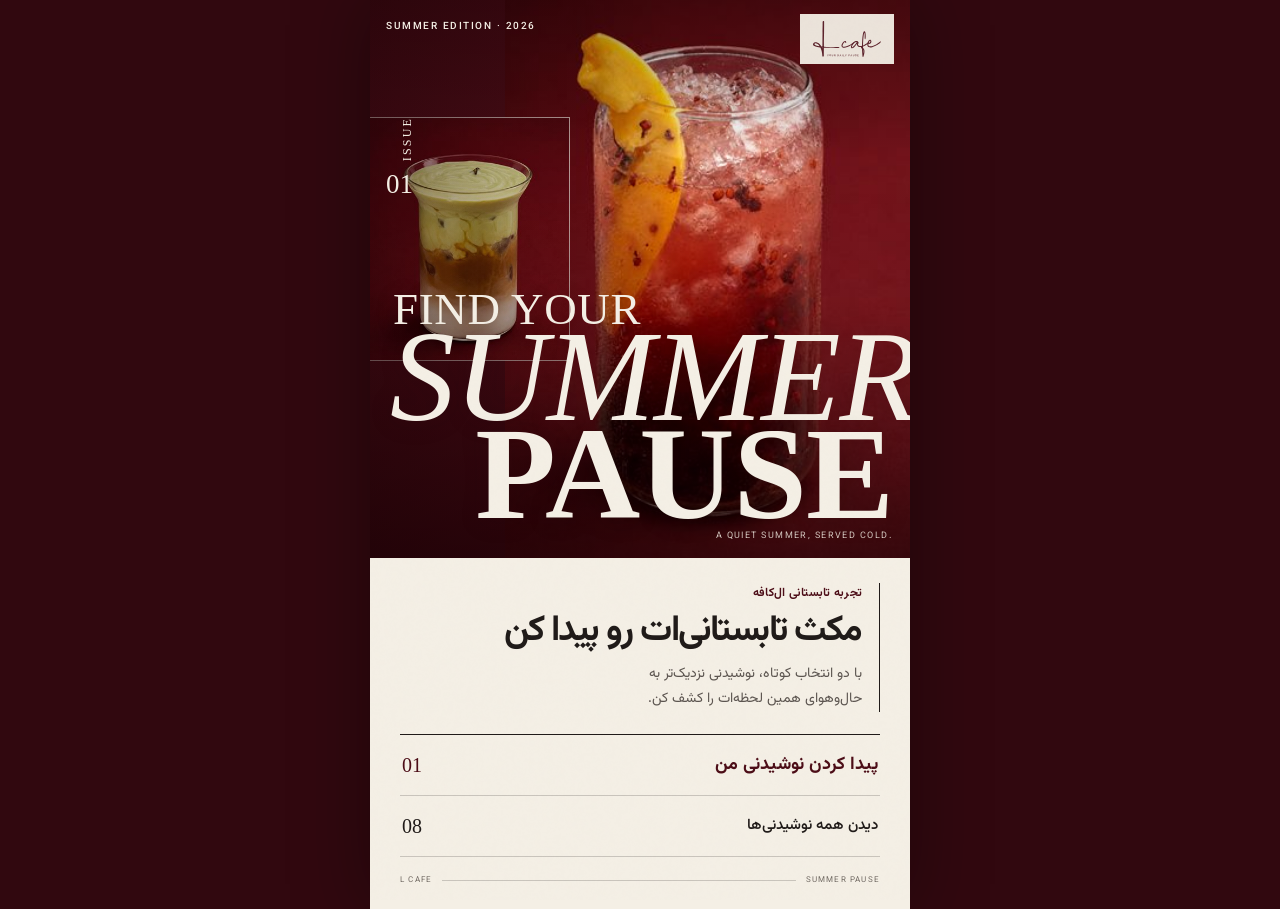
==== 01-editorial-summer-luxury/index.html @ 338fd0d0 "Add files via upload" ====
<!doctype html>
<html lang="fa" dir="rtl">
<head>
  <meta charset="utf-8">
  <meta name="viewport" content="width=device-width, initial-scale=1, viewport-fit=cover">
  <meta name="theme-color" content="#4c0d17">
  <meta name="description" content="FIND YOUR SUMMER PAUSE — تجربه تابستانی L Cafe">
  <title>Find Your Summer Pause — L Cafe</title>

  <link rel="preload" href="assets/fonts/vazirmatn-arabic-variable.woff2" as="font" type="font/woff2" crossorigin>
  <link rel="preload" href="assets/fonts/cormorant-garamond-variable.woff2" as="font" type="font/woff2" crossorigin>
  <link rel="preload" href="assets/images/products/rf-02.jpg" as="image" fetchpriority="high">
  <link rel="stylesheet" href="assets/css/styles.css">
  <script src="assets/js/data.js" defer></script>
  <script src="assets/js/app.js" defer></script>
</head>
<body data-current-view="home">
  <a class="skip-link" href="#mainContent">رفتن به محتوای اصلی</a>

  <header class="site-header" id="siteHeader" aria-label="ناوبری اصلی" hidden>
    <button class="header-control header-back" id="headerBack" type="button" aria-label="بازگشت">
      <span aria-hidden="true"></span>
    </button>
    <button class="header-brand" id="brandHome" type="button" aria-label="بازگشت به صفحه اصلی">
      <img src="assets/images/lcafe-logo.svg" alt="L Cafe" width="160" height="76">
    </button>
    <button class="header-control header-menu" id="headerMenu" type="button" aria-label="مشاهده همه نوشیدنی‌ها">
      <span>MENU</span>
      <i aria-hidden="true"></i>
    </button>
  </header>

  <main id="mainContent">
    <section class="view home-view is-active" data-view="home" id="homeView" aria-labelledby="homeTitle">
      <div class="cover-shell">
        <div class="cover-media">
          <figure class="cover-image cover-image-main">
            <img src="assets/images/products/rf-02.jpg" alt="رفرشر انبه و شاهتوت از منوی تابستانی L Cafe" width="512" height="512" fetchpriority="high">
          </figure>
          <figure class="cover-image cover-image-inset">
            <img src="assets/images/products/cl-01.jpg" alt="کلودی پسته از منوی تابستانی L Cafe" width="512" height="512" fetchpriority="high">
          </figure>

          <div class="cover-masthead">
            <img src="assets/images/lcafe-logo.svg" alt="L Cafe — Your Daily Pause" width="190" height="90">
            <p dir="ltr">SUMMER EDITION · 2026</p>
          </div>

          <div class="cover-issue" aria-hidden="true">
            <span>ISSUE</span>
            <b>01</b>
          </div>

          <h1 class="cover-title" id="homeTitle" dir="ltr">
            <span>FIND YOUR</span>
            <em>SUMMER</em>
            <strong>PAUSE</strong>
          </h1>

          <p class="cover-caption" dir="ltr">A QUIET SUMMER, SERVED COLD.</p>
        </div>

        <div class="cover-actions">
          <div class="cover-intro">
            <span class="editorial-rule" aria-hidden="true"></span>
            <div>
              <p class="cover-eyebrow">تجربه تابستانی ال‌کافه</p>
              <h2>مکث تابستانی‌ات رو پیدا کن</h2>
              <p>با دو انتخاب کوتاه، نوشیدنی نزدیک‌تر به حال‌وهوای همین لحظه‌ات را کشف کن.</p>
            </div>
          </div>

          <div class="home-actions" aria-label="مسیرهای اصلی">
            <button class="action-primary" id="startQuiz" type="button">
              <span>پیدا کردن نوشیدنی من</span>
              <b aria-hidden="true">01</b>
            </button>
            <button class="action-secondary" id="openMenu" type="button">
              <span>دیدن همه نوشیدنی‌ها</span>
              <b aria-hidden="true">08</b>
            </button>
          </div>

          <div class="cover-folio" dir="ltr" aria-hidden="true">
            <span>L CAFE</span>
            <i></i>
            <span>SUMMER PAUSE</span>
          </div>
        </div>
      </div>
    </section>

    <section class="view quiz-view" data-view="quiz" id="quizView" aria-labelledby="questionTitle" hidden>
      <div class="quiz-sheet" id="quizSheet">
        <div class="quiz-folio" aria-hidden="true">
          <span dir="ltr">FIND YOUR SUMMER PAUSE</span>
          <span id="stepCount" dir="ltr">01 / 02</span>
        </div>

        <div class="quiz-progress" role="progressbar" aria-label="پیشرفت کوییز" aria-valuemin="1" aria-valuemax="2" aria-valuenow="1">
          <span id="progressMarker"></span>
        </div>

        <div class="quiz-heading">
          <p id="stepLabel">مرحله اول</p>
          <span class="quiz-ghost" id="stepGhost" aria-hidden="true">01</span>
          <h1 id="questionTitle" tabindex="-1"></h1>
        </div>

        <div class="answer-list" id="answerList" role="group" aria-labelledby="questionTitle"></div>

        <button class="quiz-local-back" id="quizBack" type="button" hidden>
          <span aria-hidden="true">→</span>
          بازگشت به سؤال قبل
        </button>
      </div>
    </section>

    <section class="view pause-view" data-view="pause" id="pauseView" aria-labelledby="pauseTitle" hidden>
      <div class="pause-stage">
        <p class="pause-index" dir="ltr">L CAFE · SUMMER 2026</p>
        <div class="pause-words" aria-hidden="true" dir="ltr">
          <span>A MOMENT</span>
          <em>FOR YOUR</em>
          <strong>SUMMER PAUSE</strong>
        </div>
        <div class="pause-line" aria-hidden="true"><i></i></div>
        <h1 id="pauseTitle" tabindex="-1">یک مکث کوتاه برای نتیجه تو</h1>
      </div>
    </section>

    <section class="view result-view" data-view="result" id="resultView" aria-labelledby="resultName" hidden>
      <article class="result-story" id="resultStory">
        <section class="result-hero" id="resultHero">
          <div class="result-hero-meta" aria-hidden="true">
            <span id="resultLineIndex">01</span>
            <p id="resultLineEn" dir="ltr">ICED TEA</p>
          </div>
          <p class="result-discovery">YOUR SUMMER PAUSE</p>
          <div class="result-image-frame">
            <img id="resultImage" src="" alt="" width="512" height="512">
          </div>
          <p class="result-code" id="resultCode" dir="ltr"></p>
        </section>

        <section class="result-copy">
          <div class="result-heading-row">
            <div>
              <p class="result-kicker">این مکث برای توست</p>
              <h1 id="resultName" tabindex="-1"></h1>
              <p class="result-en" id="resultEn" dir="ltr"></p>
            </div>
            <p class="result-price" id="resultPrice"></p>
          </div>

          <p class="result-mood" id="resultMood" dir="ltr"></p>
          <div class="result-divider" aria-hidden="true"><span></span></div>
          <p class="result-description" id="resultDescription"></p>
          <div class="result-tags" id="resultTags" aria-label="ویژگی‌های نوشیدنی"></div>
        </section>

        <section class="alternate-story" aria-labelledby="alternateHeading">
          <div class="alternate-image-wrap">
            <img id="alternateImage" src="" alt="" width="512" height="512" loading="lazy">
            <span id="alternateCode" dir="ltr"></span>
          </div>
          <div class="alternate-copy">
            <p class="alternate-label">یک مکث دیگر</p>
            <p class="alternate-line" id="alternateLine" dir="ltr"></p>
            <h2 id="alternateHeading"><span id="alternateName"></span></h2>
            <p class="alternate-en" id="alternateEn" dir="ltr"></p>
            <p class="alternate-description" id="alternateDescription"></p>
            <p class="alternate-price" id="alternatePrice"></p>
          </div>
        </section>

        <nav class="result-actions" aria-label="اقدام‌های نتیجه">
          <button class="result-action result-action-main" id="resultMenu" type="button">
            <span>مشاهده همه نوشیدنی‌ها</span>
            <b aria-hidden="true">↙</b>
          </button>
          <button class="result-action" id="restartQuiz" type="button">شروع دوباره کوییز</button>
          <button class="result-action result-action-quiet" id="backHome" type="button">بازگشت به صفحه اصلی</button>
        </nav>
      </article>
    </section>

    <section class="view menu-view" data-view="menu" id="menuView" aria-labelledby="menuTitle" hidden>
      <div class="menu-cover">
        <p class="menu-issue" dir="ltr">SUMMER EDITION · FULL INDEX</p>
        <h1 id="menuTitle" tabindex="-1">
          <span>منوی</span>
          <strong>تابستانی</strong>
        </h1>
        <p>هشت مکث خنک در چهار حال‌وهوای متفاوت.</p>
        <div class="menu-cover-count" aria-hidden="true">
          <span>04</span>
          <i></i>
          <span>08</span>
        </div>
      </div>

      <nav class="line-navigation" id="lineNav" aria-label="دسترسی سریع به لاین‌ها"></nav>
      <div class="menu-sections" id="menuSections"></div>

      <footer class="menu-footer">
        <p dir="ltr">FIND YOUR SUMMER PAUSE</p>
        <button id="menuHome" type="button">بازگشت به جلد</button>
      </footer>
    </section>
  </main>

  <p class="sr-only" id="announcer" aria-live="polite" aria-atomic="true"></p>
  <noscript>برای استفاده از کوییز تابستانی، JavaScript مرورگر را فعال کنید.</noscript>
</body>
</html>
---- 01-editorial-summer-luxury/assets/css/styles.css ----
@font-face {
  font-family: "Vazirmatn Local";
  src: url("../fonts/vazirmatn-arabic-variable.woff2") format("woff2-variations");
  font-style: normal;
  font-weight: 100 900;
  font-display: swap;
  unicode-range: U+0600-06FF,U+0750-077F,U+0870-088E,U+0890-0891,U+0897-08E1,U+08E3-08FF,U+200C-200E,U+2010-2011,U+204F,U+2E41,U+FB50-FDFF,U+FE70-FE74,U+FE76-FEFC;
}
@font-face {
  font-family: "Vazirmatn Local";
  src: url("../fonts/vazirmatn-latin-variable.woff2") format("woff2-variations");
  font-style: normal;
  font-weight: 100 900;
  font-display: swap;
  unicode-range: U+0000-00FF,U+0131,U+0152-0153,U+02BB-02BC,U+02C6,U+02DA,U+02DC,U+0304,U+0308,U+0329,U+2000-206F,U+20AC,U+2122,U+2191,U+2193,U+2212,U+2215,U+FEFF,U+FFFD;
}
@font-face {
  font-family: "Estedad Display";
  src: url("../fonts/estedad-arabic-700.woff2") format("woff2");
  font-style: normal;
  font-weight: 700;
  font-display: swap;
}
@font-face {
  font-family: "Estedad Display";
  src: url("../fonts/estedad-arabic-900.woff2") format("woff2");
  font-style: normal;
  font-weight: 900;
  font-display: swap;
}
@font-face {
  font-family: "Cormorant Editorial";
  src: url("../fonts/cormorant-garamond-variable.woff2") format("woff2-variations");
  font-style: normal;
  font-weight: 300 700;
  font-display: swap;
}
@font-face {
  font-family: "Cormorant Editorial";
  src: url("../fonts/cormorant-garamond-italic-variable.woff2") format("woff2-variations");
  font-style: italic;
  font-weight: 300 700;
  font-display: swap;
}

:root {
  --wine: #4c0d17;
  --wine-deep: #31080f;
  --wine-soft: #6a1724;
  --ivory: #f4efe5;
  --paper: #fbf8f1;
  --ink: #201b19;
  --muted: #726b64;
  --green: #737a70;
  --hairline: rgba(32, 27, 25, 0.2);
  --page-inline: clamp(20px, 6vw, 30px);
  --header-h: 68px;
  --ease: cubic-bezier(.22,.78,.24,1);
  --shadow-soft: 0 18px 50px rgba(31, 9, 12, .14);
}

* {
  box-sizing: border-box;
}

html {
  min-width: 320px;
  background: var(--wine-deep);
  color-scheme: light;
  scroll-behavior: smooth;
  -webkit-text-size-adjust: 100%;
  text-size-adjust: 100%;
}

body {
  margin: 0 auto;
  min-width: 320px;
  max-width: 540px;
  min-height: 100dvh;
  overflow-x: hidden;
  background: var(--paper);
  color: var(--ink);
  font-family: "Vazirmatn Local", Tahoma, Arial, sans-serif;
  font-size: 16px;
  line-height: 1.75;
  text-rendering: optimizeLegibility;
  -webkit-font-smoothing: antialiased;
}

body::before {
  content: "";
  position: fixed;
  inset: 0;
  z-index: 999;
  pointer-events: none;
  opacity: .028;
  background-image: url("data:image/svg+xml,%3Csvg viewBox='0 0 180 180' xmlns='http://www.w3.org/2000/svg'%3E%3Cfilter id='n'%3E%3CfeTurbulence type='fractalNoise' baseFrequency='.8' numOctaves='3' stitchTiles='stitch'/%3E%3C/filter%3E%3Crect width='100%25' height='100%25' filter='url(%23n)' opacity='.55'/%3E%3C/svg%3E");
  mix-blend-mode: multiply;
}

button,
input,
select,
textarea {
  font: inherit;
}

button {
  color: inherit;
  border: 0;
  background: none;
  cursor: pointer;
  -webkit-tap-highlight-color: transparent;
  touch-action: manipulation;
}

button:focus-visible,
a:focus-visible,
[tabindex="-1"]:focus-visible {
  outline: 2px solid currentColor;
  outline-offset: 4px;
}

img {
  display: block;
  max-width: 100%;
}

h1,
h2,
h3,
p,
figure {
  margin: 0;
}

[hidden] {
  display: none !important;
}

.skip-link {
  position: fixed;
  top: 8px;
  right: 8px;
  z-index: 1200;
  padding: 10px 14px;
  transform: translateY(-140%);
  background: var(--paper);
  color: var(--ink);
  text-decoration: none;
}

.skip-link:focus {
  transform: translateY(0);
}

.sr-only {
  position: absolute !important;
  width: 1px !important;
  height: 1px !important;
  padding: 0 !important;
  margin: -1px !important;
  overflow: hidden !important;
  clip: rect(0, 0, 0, 0) !important;
  white-space: nowrap !important;
  border: 0 !important;
}

.view {
  position: relative;
  width: 100%;
  min-height: 100dvh;
}

.view.is-entering {
  animation: viewIn .52s var(--ease) both;
}

@keyframes viewIn {
  from { opacity: 0; transform: translateY(12px); }
  to { opacity: 1; transform: translateY(0); }
}

/* Header */
.site-header {
  position: fixed;
  top: 0;
  right: max(0px, calc((100vw - 540px) / 2));
  left: max(0px, calc((100vw - 540px) / 2));
  z-index: 100;
  height: calc(var(--header-h) + env(safe-area-inset-top));
  padding: calc(10px + env(safe-area-inset-top)) 14px 10px;
  display: grid;
  grid-template-columns: 48px 1fr 68px;
  align-items: center;
  gap: 8px;
  pointer-events: none;
}

.site-header::before {
  content: "";
  position: absolute;
  inset: 0;
  z-index: -1;
  background: linear-gradient(to bottom, rgba(244,239,229,.98), rgba(244,239,229,.88) 74%, rgba(244,239,229,0));
  opacity: 0;
  transition: opacity .28s ease;
}

.site-header.is-solid::before {
  opacity: 1;
}

.site-header > * {
  pointer-events: auto;
}

.header-control {
  min-width: 48px;
  min-height: 48px;
  display: inline-flex;
  align-items: center;
  justify-content: center;
}

.header-back span {
  position: relative;
  width: 20px;
  height: 1px;
  background: currentColor;
}

.header-back span::before,
.header-back span::after {
  content: "";
  position: absolute;
  right: 0;
  width: 8px;
  height: 1px;
  background: currentColor;
  transform-origin: right center;
}

.header-back span::before { transform: rotate(42deg); }
.header-back span::after { transform: rotate(-42deg); }

.header-brand {
  justify-self: center;
  width: 94px;
  height: 46px;
  padding: 7px 12px;
  background: rgba(251,248,241,.96);
}

.header-brand img {
  width: 100%;
  height: 100%;
  object-fit: contain;
}

.header-menu {
  justify-self: end;
  gap: 8px;
  font-family: "Cormorant Editorial", Georgia, serif;
  font-size: 14px;
  font-weight: 600;
  letter-spacing: .08em;
}

.header-menu i {
  position: relative;
  width: 15px;
  height: 9px;
  border-top: 1px solid currentColor;
  border-bottom: 1px solid currentColor;
}

.site-header.on-dark {
  color: var(--ivory);
}

.site-header.on-dark::before {
  background: linear-gradient(to bottom, rgba(49,8,15,.65), rgba(49,8,15,0));
}

/* Home cover */
.home-view {
  background: var(--ivory);
}

.cover-shell {
  min-height: 100dvh;
  display: grid;
  grid-template-rows: minmax(500px, 62dvh) auto;
}

.cover-media {
  position: relative;
  min-height: 500px;
  overflow: hidden;
  background: var(--wine);
  isolation: isolate;
}

.cover-media::after {
  content: "";
  position: absolute;
  inset: 0;
  z-index: 3;
  pointer-events: none;
  background:
    linear-gradient(180deg, rgba(25,0,4,.38) 0%, rgba(25,0,4,0) 28%, rgba(25,0,4,.1) 54%, rgba(25,0,4,.68) 100%),
    linear-gradient(90deg, rgba(31,3,8,.45) 0%, rgba(31,3,8,0) 48%);
}

.cover-image {
  position: absolute;
  overflow: hidden;
}

.cover-image img {
  width: 100%;
  height: 100%;
  object-fit: cover;
}

.cover-image-main {
  inset: 0 0 0 25%;
}

.cover-image-main img {
  object-position: 50% 54%;
  transform: scale(1.08);
}

.cover-image-inset {
  z-index: 2;
  top: 21%;
  right: auto;
  left: 0;
  width: 37%;
  aspect-ratio: .82;
  border-top: 1px solid rgba(244,239,229,.7);
  border-right: 1px solid rgba(244,239,229,.7);
  border-bottom: 1px solid rgba(244,239,229,.7);
}

.cover-image-inset img {
  object-position: 54% 52%;
  transform: scale(1.18);
}

.cover-masthead {
  position: absolute;
  z-index: 5;
  top: calc(14px + env(safe-area-inset-top));
  right: 16px;
  left: 16px;
  display: flex;
  align-items: flex-start;
  justify-content: space-between;
  color: var(--ivory);
}

.cover-masthead img {
  width: 94px;
  height: 50px;
  padding: 7px 11px;
  object-fit: contain;
  background: rgba(244,239,229,.95);
}

.cover-masthead p {
  padding-top: 4px;
  font-family: "Vazirmatn Local", Arial, sans-serif;
  font-size: 10px;
  font-weight: 500;
  letter-spacing: .15em;
}

.cover-issue {
  position: absolute;
  z-index: 5;
  top: 21%;
  left: 16px;
  color: var(--ivory);
  font-family: "Cormorant Editorial", Georgia, serif;
  line-height: 1;
  text-align: left;
}

.cover-issue span {
  display: block;
  writing-mode: vertical-rl;
  transform: rotate(180deg);
  font-size: 12px;
  letter-spacing: .18em;
}

.cover-issue b {
  display: block;
  margin-top: 10px;
  font-size: 27px;
  font-weight: 400;
}

.cover-title {
  position: absolute;
  z-index: 5;
  right: 18px;
  bottom: 37px;
  left: 20px;
  color: var(--ivory);
  font-family: "Cormorant Editorial", Georgia, serif;
  line-height: .72;
  letter-spacing: -.045em;
  text-align: left;
  text-shadow: 0 2px 25px rgba(36,0,6,.18);
}

.cover-title span,
.cover-title em,
.cover-title strong {
  display: block;
  font-weight: 500;
}

.cover-title span {
  padding-left: 3px;
  font-size: clamp(28px, 8.4vw, 45px);
  letter-spacing: .015em;
}

.cover-title em {
  margin-top: 5px;
  font-size: clamp(75px, 24vw, 130px);
  font-style: italic;
  font-weight: 300;
}

.cover-title strong {
  margin-top: 2px;
  padding-left: 17%;
  font-size: clamp(76px, 24.5vw, 132px);
  font-weight: 600;
}

.cover-caption {
  position: absolute;
  z-index: 5;
  right: 18px;
  bottom: 13px;
  color: rgba(244,239,229,.82);
  font-size: 9px;
  letter-spacing: .16em;
}

.cover-actions {
  position: relative;
  padding: 25px var(--page-inline) calc(22px + env(safe-area-inset-bottom));
  background: var(--ivory);
}

.cover-intro {
  display: grid;
  grid-template-columns: 1px 1fr;
  gap: 17px;
}

.editorial-rule {
  display: block;
  background: var(--ink);
}

.cover-eyebrow {
  color: var(--wine);
  font-size: 12px;
  font-weight: 650;
  letter-spacing: .02em;
}

.cover-intro h2 {
  margin-top: 2px;
  font-family: "Estedad Display", "Vazirmatn Local", sans-serif;
  font-size: clamp(25px, 7.3vw, 36px);
  line-height: 1.42;
  letter-spacing: -.04em;
}

.cover-intro h2 + p {
  margin-top: 5px;
  max-width: 31ch;
  color: #5c5550;
  font-size: 14px;
  line-height: 1.8;
}

.home-actions {
  margin-top: 22px;
  border-top: 1px solid var(--ink);
}

.action-primary,
.action-secondary {
  width: 100%;
  min-height: 61px;
  padding: 0 2px;
  display: flex;
  align-items: center;
  justify-content: space-between;
  border-bottom: 1px solid var(--hairline);
  text-align: right;
  transition: color .18s ease, padding .22s var(--ease), background .18s ease;
}

.action-primary {
  color: var(--wine);
  font-family: "Estedad Display", "Vazirmatn Local", sans-serif;
  font-size: 18px;
  font-weight: 700;
}

.action-secondary {
  font-size: 15px;
  font-weight: 550;
}

.action-primary b,
.action-secondary b {
  font-family: "Cormorant Editorial", Georgia, serif;
  font-size: 20px;
  font-weight: 500;
  font-variant-numeric: lining-nums;
}

.action-primary:active,
.action-secondary:active {
  padding-inline: 10px;
  background: rgba(76,13,23,.05);
}

.cover-folio {
  margin-top: 16px;
  display: flex;
  align-items: center;
  gap: 10px;
  color: var(--muted);
  font-size: 8px;
  letter-spacing: .15em;
}

.cover-folio i {
  flex: 1;
  height: 1px;
  background: var(--hairline);
}

/* Quiz */
.quiz-view {
  background: var(--ivory);
}

.quiz-sheet {
  position: relative;
  min-height: 100dvh;
  padding: calc(var(--header-h) + env(safe-area-inset-top) + 17px) var(--page-inline) calc(20px + env(safe-area-inset-bottom));
  display: flex;
  flex-direction: column;
  overflow: hidden;
}

.quiz-sheet::before {
  content: "";
  position: absolute;
  top: 0;
  bottom: 0;
  right: 14px;
  width: 1px;
  background: rgba(76,13,23,.14);
}

.quiz-folio {
  display: flex;
  align-items: center;
  justify-content: space-between;
  color: #817a72;
  font-family: "Vazirmatn Local", Arial, sans-serif;
  font-size: 9px;
  letter-spacing: .11em;
}

.quiz-progress {
  position: relative;
  height: 1px;
  margin-top: 11px;
  background: rgba(32,27,25,.18);
}

.quiz-progress span {
  position: absolute;
  top: -2px;
  right: 0;
  width: 50%;
  height: 5px;
  background: var(--wine);
  transform-origin: right center;
  transition: width .45s var(--ease), background .28s ease;
}

.quiz-heading {
  position: relative;
  margin-top: clamp(34px, 9dvh, 78px);
  padding-left: 10px;
}

.quiz-heading > p {
  color: var(--wine);
  font-size: 12px;
  font-weight: 650;
}

.quiz-ghost {
  position: absolute;
  top: -44px;
  left: -4px;
  color: rgba(76,13,23,.07);
  font-family: "Cormorant Editorial", Georgia, serif;
  font-size: clamp(122px, 38vw, 205px);
  font-weight: 300;
  line-height: 1;
  pointer-events: none;
}

.quiz-heading h1 {
  position: relative;
  z-index: 1;
  max-width: 12ch;
  margin-top: 7px;
  font-family: "Estedad Display", "Vazirmatn Local", sans-serif;
  font-size: clamp(31px, 9vw, 47px);
  font-weight: 900;
  line-height: 1.45;
  letter-spacing: -.045em;
}

.answer-list {
  margin-top: auto;
  padding-top: clamp(28px, 7dvh, 64px);
  border-top: 1px solid var(--ink);
}

.answer-option {
  position: relative;
  width: 100%;
  min-height: 66px;
  padding: 14px 0;
  display: grid;
  grid-template-columns: 42px 1fr auto;
  align-items: center;
  gap: 10px;
  border-bottom: 1px solid var(--hairline);
  text-align: right;
  overflow: hidden;
}

.answer-option::before {
  content: "";
  position: absolute;
  inset: 0;
  z-index: 0;
  transform: translateX(103%);
  background: var(--answer-wash, rgba(76,13,23,.08));
  transition: transform .38s var(--ease);
}

.answer-option > * {
  position: relative;
  z-index: 1;
}

.answer-option .answer-number {
  color: var(--answer-accent, var(--wine));
  font-family: "Cormorant Editorial", Georgia, serif;
  font-size: 25px;
  font-weight: 500;
  line-height: 1;
}

.answer-option .answer-text {
  font-family: "Estedad Display", "Vazirmatn Local", sans-serif;
  font-size: clamp(17px, 5.2vw, 23px);
  font-weight: 700;
  line-height: 1.55;
}

.answer-option .answer-line {
  color: var(--answer-accent, var(--muted));
  font-family: "Cormorant Editorial", Georgia, serif;
  font-size: 10px;
  font-weight: 600;
  letter-spacing: .08em;
}

.answer-option.is-selected::before,
.answer-option:active::before {
  transform: translateX(0);
}

.answer-option.is-selected .answer-text {
  color: var(--answer-ink, var(--wine));
}

.quiz-local-back {
  align-self: flex-start;
  min-height: 48px;
  margin-top: 12px;
  display: inline-flex;
  align-items: center;
  gap: 8px;
  color: var(--muted);
  font-size: 13px;
}

/* Pause */
.pause-view {
  background: var(--wine);
  color: var(--ivory);
}

.pause-stage {
  min-height: 100dvh;
  padding: calc(24px + env(safe-area-inset-top)) var(--page-inline) calc(25px + env(safe-area-inset-bottom));
  display: flex;
  flex-direction: column;
  justify-content: center;
  overflow: hidden;
}

.pause-index {
  position: absolute;
  top: calc(22px + env(safe-area-inset-top));
  left: var(--page-inline);
  font-size: 9px;
  letter-spacing: .16em;
  opacity: .72;
}

.pause-words {
  font-family: "Cormorant Editorial", Georgia, serif;
  text-align: left;
  line-height: .82;
}

.pause-words span,
.pause-words em,
.pause-words strong {
  display: block;
  opacity: 0;
  transform: translateY(28px);
  animation: pauseWord .8s var(--ease) forwards;
}

.pause-words span {
  font-size: clamp(45px, 14vw, 76px);
  font-weight: 300;
  animation-delay: .05s;
}

.pause-words em {
  padding-left: 22%;
  font-size: clamp(46px, 15vw, 82px);
  font-weight: 300;
  animation-delay: .16s;
}

.pause-words strong {
  margin-top: 9px;
  font-size: clamp(56px, 18vw, 98px);
  font-weight: 600;
  animation-delay: .28s;
}

@keyframes pauseWord {
  to { opacity: 1; transform: translateY(0); }
}

.pause-line {
  height: 1px;
  margin-top: 35px;
  overflow: hidden;
  background: rgba(244,239,229,.2);
}

.pause-line i {
  display: block;
  width: 100%;
  height: 100%;
  background: var(--ivory);
  transform: translateX(100%);
  animation: pauseLine .88s .12s var(--ease) forwards;
}

@keyframes pauseLine {
  to { transform: translateX(0); }
}

.pause-stage h1 {
  margin-top: 17px;
  font-size: 14px;
  font-weight: 400;
  opacity: .72;
}

/* Result */
.result-view {
  background: var(--paper);
}

.result-story {
  min-height: 100dvh;
}

.result-hero {
  --line-accent: #9b7435;
  --line-wash: #e8dbc1;
  --line-ink: #40311d;
  position: relative;
  min-height: min(69dvh, 690px);
  overflow: hidden;
  color: var(--ivory);
  background: var(--wine);
  isolation: isolate;
}

.result-hero::before {
  content: "";
  position: absolute;
  inset: 0;
  z-index: -2;
  background:
    radial-gradient(circle at 76% 70%, color-mix(in srgb, var(--line-accent) 60%, transparent), transparent 36%),
    linear-gradient(155deg, var(--wine-deep), var(--wine) 60%, color-mix(in srgb, var(--line-accent) 48%, var(--wine)));
}

.result-hero::after {
  content: "";
  position: absolute;
  inset: 0;
  z-index: 3;
  pointer-events: none;
  background: linear-gradient(180deg, rgba(31,3,8,.36), transparent 28%, transparent 70%, rgba(31,3,8,.45));
}

.result-hero-meta {
  position: absolute;
  z-index: 4;
  top: calc(var(--header-h) + env(safe-area-inset-top) + 18px);
  right: var(--page-inline);
  left: var(--page-inline);
  display: flex;
  align-items: baseline;
  justify-content: space-between;
  border-top: 1px solid rgba(244,239,229,.55);
  padding-top: 9px;
}

.result-hero-meta span {
  font-family: "Cormorant Editorial", Georgia, serif;
  font-size: 35px;
  line-height: 1;
}

.result-hero-meta p {
  font-family: "Cormorant Editorial", Georgia, serif;
  font-size: 15px;
  letter-spacing: .12em;
}

.result-discovery {
  position: absolute;
  z-index: 4;
  top: 34%;
  left: -47px;
  transform: rotate(-90deg);
  font-family: "Vazirmatn Local", Arial, sans-serif;
  font-size: 9px;
  letter-spacing: .18em;
}

.result-image-frame {
  position: absolute;
  z-index: 1;
  inset: 15% -8% -1% 7%;
}

.result-image-frame::before {
  content: "";
  position: absolute;
  z-index: -1;
  width: 58%;
  aspect-ratio: 1;
  top: 19%;
  right: 19%;
  border: 1px solid rgba(244,239,229,.35);
  border-radius: 50%;
}

.result-image-frame img {
  width: 100%;
  height: 100%;
  object-fit: cover;
  object-position: center;
  transform: scale(1.08);
  filter: saturate(.96) contrast(1.02);
}

.result-code {
  position: absolute;
  z-index: 4;
  right: var(--page-inline);
  bottom: 18px;
  font-size: 10px;
  letter-spacing: .16em;
}

.result-copy {
  position: relative;
  z-index: 5;
  margin-top: -1px;
  padding: 31px var(--page-inline) 42px;
  background: var(--paper);
}

.result-copy::before {
  content: "";
  position: absolute;
  top: -16px;
  right: 0;
  left: 0;
  height: 17px;
  background: var(--paper);
  clip-path: polygon(0 100%, 0 45%, 10% 64%, 21% 31%, 34% 55%, 49% 26%, 64% 51%, 79% 20%, 91% 49%, 100% 28%, 100% 100%);
}

.result-heading-row {
  display: grid;
  grid-template-columns: minmax(0, 1fr) auto;
  gap: 14px;
  align-items: end;
}

.result-kicker {
  color: var(--wine);
  font-size: 12px;
  font-weight: 650;
}

.result-heading-row h1 {
  margin-top: 3px;
  font-family: "Estedad Display", "Vazirmatn Local", sans-serif;
  font-size: clamp(31px, 9.2vw, 49px);
  font-weight: 900;
  line-height: 1.4;
  letter-spacing: -.05em;
}

.result-en {
  margin-top: 2px;
  color: var(--wine);
  font-family: "Cormorant Editorial", Georgia, serif;
  font-size: clamp(22px, 7vw, 37px);
  font-style: italic;
  font-weight: 500;
  line-height: 1;
  text-align: left;
}

.result-price {
  padding-bottom: 5px;
  color: #4c4641;
  font-size: 14px;
  font-weight: 650;
  white-space: nowrap;
}

.result-mood {
  margin-top: 21px;
  color: #645d56;
  font-family: "Cormorant Editorial", Georgia, serif;
  font-size: 14px;
  font-weight: 600;
  letter-spacing: .06em;
  text-align: left;
}

.result-divider {
  margin: 16px 0 20px;
  height: 1px;
  background: var(--hairline);
}

.result-divider span {
  display: block;
  width: 31%;
  height: 2px;
  background: var(--line-accent, var(--wine));
}

.result-description {
  max-width: 39ch;
  color: #403a36;
  font-size: 16px;
  line-height: 2;
}

.result-tags {
  margin-top: 22px;
  display: flex;
  flex-wrap: wrap;
  gap: 0;
  color: var(--wine);
  font-size: 13px;
  font-weight: 600;
}

.result-tags span:not(:last-child)::after {
  content: " — ";
  padding-inline: 7px;
  color: #a49c94;
  font-weight: 300;
}

.alternate-story {
  position: relative;
  min-height: 430px;
  display: grid;
  grid-template-columns: 46% 54%;
  background: var(--wine-deep);
  color: var(--ivory);
  overflow: hidden;
}

.alternate-image-wrap {
  position: relative;
  min-height: 430px;
  overflow: hidden;
}

.alternate-image-wrap::after {
  content: "";
  position: absolute;
  inset: 0;
  background: linear-gradient(90deg, rgba(49,8,15,.56), transparent 60%);
}

.alternate-image-wrap img {
  width: 100%;
  height: 100%;
  object-fit: cover;
  object-position: center;
  transform: scale(1.12);
}

.alternate-image-wrap span {
  position: absolute;
  z-index: 2;
  bottom: 15px;
  left: 13px;
  font-size: 9px;
  letter-spacing: .13em;
}

.alternate-copy {
  padding: 42px 20px 34px 18px;
  display: flex;
  flex-direction: column;
  justify-content: center;
}

.alternate-label {
  color: #d7b4b9;
  font-size: 11px;
  font-weight: 650;
}

.alternate-line {
  margin-top: 20px;
  font-family: "Cormorant Editorial", Georgia, serif;
  font-size: 11px;
  letter-spacing: .11em;
  opacity: .75;
}

.alternate-copy h2 {
  margin-top: 4px;
  font-family: "Estedad Display", "Vazirmatn Local", sans-serif;
  font-size: clamp(23px, 6.8vw, 34px);
  line-height: 1.55;
}

.alternate-en {
  margin-top: 2px;
  font-family: "Cormorant Editorial", Georgia, serif;
  font-size: 20px;
  font-style: italic;
  line-height: 1.05;
  opacity: .82;
  text-align: left;
}

.alternate-description {
  display: -webkit-box;
  margin-top: 22px;
  overflow: hidden;
  color: rgba(244,239,229,.78);
  font-size: 13px;
  line-height: 1.9;
  -webkit-line-clamp: 4;
  -webkit-box-orient: vertical;
}

.alternate-price {
  margin-top: 18px;
  font-size: 13px;
  font-weight: 650;
}

.result-actions {
  padding: 29px var(--page-inline) calc(34px + env(safe-area-inset-bottom));
  background: var(--ivory);
  border-top: 1px solid var(--hairline);
}

.result-action {
  width: 100%;
  min-height: 57px;
  display: flex;
  align-items: center;
  justify-content: space-between;
  border-bottom: 1px solid var(--hairline);
  font-size: 14px;
  text-align: right;
}

.result-action-main {
  color: var(--wine);
  border-top: 1px solid var(--ink);
  font-family: "Estedad Display", "Vazirmatn Local", sans-serif;
  font-size: 17px;
  font-weight: 700;
}

.result-action-main b {
  font-family: "Cormorant Editorial", Georgia, serif;
  font-size: 25px;
  font-weight: 400;
}

.result-action-quiet {
  color: var(--muted);
}

/* Full menu */
.menu-view {
  background: var(--paper);
}

.menu-cover {
  position: relative;
  min-height: 56dvh;
  padding: calc(var(--header-h) + env(safe-area-inset-top) + 43px) var(--page-inline) 38px;
  display: flex;
  flex-direction: column;
  justify-content: flex-end;
  overflow: hidden;
  background: var(--ivory);
}

.menu-cover::before {
  content: "SUMMER\A PAUSE";
  white-space: pre;
  position: absolute;
  top: 17%;
  left: -10px;
  color: rgba(76,13,23,.055);
  font-family: "Cormorant Editorial", Georgia, serif;
  font-size: clamp(92px, 30vw, 160px);
  font-weight: 600;
  line-height: .62;
  text-align: left;
}

.menu-issue {
  position: absolute;
  top: calc(var(--header-h) + env(safe-area-inset-top) + 21px);
  right: var(--page-inline);
  color: var(--wine);
  font-size: 9px;
  letter-spacing: .14em;
}

.menu-cover h1 {
  position: relative;
  z-index: 1;
  max-width: 8ch;
  font-family: "Estedad Display", "Vazirmatn Local", sans-serif;
  line-height: 1.22;
}

.menu-cover h1 span,
.menu-cover h1 strong {
  display: block;
}

.menu-cover h1 span {
  color: var(--wine);
  font-size: clamp(27px, 8vw, 42px);
  font-weight: 700;
}

.menu-cover h1 strong {
  font-size: clamp(55px, 17vw, 90px);
  font-weight: 900;
  letter-spacing: -.07em;
}

.menu-cover > p:not(.menu-issue) {
  position: relative;
  z-index: 1;
  margin-top: 12px;
  color: var(--muted);
  font-size: 14px;
}

.menu-cover-count {
  position: absolute;
  left: var(--page-inline);
  bottom: 42px;
  display: flex;
  align-items: center;
  gap: 7px;
  font-family: "Cormorant Editorial", Georgia, serif;
  font-size: 22px;
}

.menu-cover-count i {
  width: 26px;
  height: 1px;
  background: var(--ink);
  transform: rotate(-42deg);
}

.line-navigation {
  position: sticky;
  top: calc(var(--header-h) + env(safe-area-inset-top));
  z-index: 80;
  display: grid;
  grid-template-columns: repeat(4, 1fr);
  background: var(--wine-deep);
  color: var(--ivory);
  border-bottom: 1px solid rgba(244,239,229,.15);
}

.line-navigation button {
  position: relative;
  min-width: 0;
  min-height: 52px;
  padding: 8px 3px;
  color: rgba(244,239,229,.58);
  font-family: "Cormorant Editorial", Georgia, serif;
  font-size: clamp(10px, 3vw, 13px);
  font-weight: 600;
  letter-spacing: .04em;
}

.line-navigation button::after {
  content: "";
  position: absolute;
  right: 25%;
  bottom: 0;
  left: 25%;
  height: 2px;
  background: var(--nav-accent, var(--ivory));
  transform: scaleX(0);
  transition: transform .25s var(--ease);
}

.line-navigation button[aria-current="true"] {
  color: var(--ivory);
}

.line-navigation button[aria-current="true"]::after {
  transform: scaleX(1);
}

.menu-sections {
  background: var(--paper);
}

.menu-line {
  --line-accent: #9b7435;
  --line-wash: #e8dbc1;
  --line-ink: #40311d;
  scroll-margin-top: calc(var(--header-h) + env(safe-area-inset-top) + 51px);
}

.line-opening {
  position: relative;
  min-height: 250px;
  padding: 35px var(--page-inline);
  display: flex;
  flex-direction: column;
  justify-content: space-between;
  overflow: hidden;
  background: var(--line-wash);
  color: var(--line-ink);
}

.line-opening::after {
  content: attr(data-number);
  position: absolute;
  bottom: -45px;
  left: -12px;
  color: rgba(255,255,255,.42);
  font-family: "Cormorant Editorial", Georgia, serif;
  font-size: 205px;
  font-weight: 300;
  line-height: 1;
}

.line-opening-top,
.line-opening-bottom {
  position: relative;
  z-index: 1;
  display: flex;
  align-items: flex-start;
  justify-content: space-between;
  gap: 20px;
}

.line-opening-index {
  font-family: "Cormorant Editorial", Georgia, serif;
  font-size: 36px;
  line-height: 1;
}

.line-opening-en {
  font-family: "Cormorant Editorial", Georgia, serif;
  font-size: clamp(48px, 14vw, 76px);
  font-weight: 600;
  line-height: .78;
  letter-spacing: -.04em;
  text-align: left;
}

.line-opening-fa {
  font-family: "Estedad Display", "Vazirmatn Local", sans-serif;
  font-size: 21px;
  font-weight: 700;
}

.line-opening-mood {
  max-width: 20ch;
  font-family: "Cormorant Editorial", Georgia, serif;
  font-size: 13px;
  font-weight: 600;
  line-height: 1.2;
  text-align: left;
}

.product-spread {
  position: relative;
  padding: 0 0 42px;
  background: var(--paper);
  border-bottom: 1px solid var(--hairline);
}

.product-spread:nth-of-type(even) {
  background: #eee8dc;
}

.product-visual {
  position: relative;
  width: 87%;
  aspect-ratio: 1 / .94;
  overflow: hidden;
  background: var(--wine);
}

.product-spread.is-even .product-visual {
  margin-right: auto;
}

.product-spread:not(.is-even) .product-visual {
  margin-left: auto;
}

.product-visual img {
  width: 100%;
  height: 100%;
  object-fit: cover;
  object-position: center;
  transform: scale(1.03);
  transition: transform .7s var(--ease);
}

.product-visual::after {
  content: "";
  position: absolute;
  inset: 0;
  background: linear-gradient(to top, rgba(31,3,8,.42), transparent 34%);
}

.product-code {
  position: absolute;
  z-index: 2;
  right: 15px;
  bottom: 13px;
  color: var(--ivory);
  font-size: 9px;
  letter-spacing: .14em;
}

.product-number {
  position: absolute;
  z-index: 2;
  top: 12px;
  left: 14px;
  color: var(--ivory);
  font-family: "Cormorant Editorial", Georgia, serif;
  font-size: 34px;
}

.product-copy {
  position: relative;
  z-index: 3;
  width: calc(100% - (var(--page-inline) * 2));
  margin: -28px auto 0;
  padding: 24px 0 0;
  background: var(--paper);
}

.product-spread:nth-of-type(even) .product-copy {
  background: #eee8dc;
}

.product-topline {
  display: grid;
  grid-template-columns: minmax(0, 1fr) auto;
  gap: 14px;
  align-items: start;
}

.product-topline h3 {
  font-family: "Estedad Display", "Vazirmatn Local", sans-serif;
  font-size: clamp(24px, 7vw, 36px);
  line-height: 1.5;
  letter-spacing: -.04em;
}

.product-topline strong {
  padding-top: 8px;
  color: var(--wine);
  font-size: 13px;
  white-space: nowrap;
}

.product-name-en {
  margin-top: 1px;
  color: var(--line-accent);
  font-family: "Cormorant Editorial", Georgia, serif;
  font-size: clamp(21px, 6vw, 31px);
  font-style: italic;
  font-weight: 500;
  line-height: 1;
  text-align: left;
}

.product-mood {
  margin-top: 13px;
  color: #777068;
  font-family: "Cormorant Editorial", Georgia, serif;
  font-size: 12px;
  letter-spacing: .045em;
  text-align: left;
}

.product-tags {
  margin-top: 17px;
  display: flex;
  flex-wrap: wrap;
  color: var(--wine);
  font-size: 12px;
  font-weight: 600;
}

.product-tags span:not(:last-child)::after {
  content: " / ";
  padding-inline: 7px;
  color: #a49c94;
  font-weight: 300;
}

.product-disclosure {
  width: 100%;
  min-height: 50px;
  margin-top: 13px;
  padding: 0;
  display: flex;
  align-items: center;
  justify-content: space-between;
  border-top: 1px solid var(--hairline);
  border-bottom: 1px solid var(--hairline);
  color: #554e48;
  font-size: 13px;
  text-align: right;
}

.product-disclosure i {
  position: relative;
  width: 15px;
  height: 15px;
}

.product-disclosure i::before,
.product-disclosure i::after {
  content: "";
  position: absolute;
  top: 7px;
  left: 1px;
  width: 13px;
  height: 1px;
  background: currentColor;
  transition: transform .25s var(--ease);
}

.product-disclosure i::after {
  transform: rotate(90deg);
}

.product-spread.is-open .product-disclosure i::after {
  transform: rotate(0deg);
}

.product-detail {
  display: grid;
  grid-template-rows: 0fr;
  opacity: 0;
  transition: grid-template-rows .38s var(--ease), opacity .25s ease;
}

.product-detail > div {
  overflow: hidden;
}

.product-detail p {
  padding-top: 17px;
  color: #4c4540;
  font-size: 15px;
  line-height: 2;
}

.product-spread.is-open .product-detail {
  grid-template-rows: 1fr;
  opacity: 1;
}

.menu-footer {
  min-height: 250px;
  padding: 48px var(--page-inline) calc(37px + env(safe-area-inset-bottom));
  display: flex;
  flex-direction: column;
  justify-content: flex-end;
  background: var(--wine-deep);
  color: var(--ivory);
}

.menu-footer p {
  font-family: "Cormorant Editorial", Georgia, serif;
  font-size: clamp(36px, 11vw, 60px);
  font-weight: 500;
  line-height: .9;
  text-align: left;
}

.menu-footer button {
  min-height: 56px;
  margin-top: 30px;
  border-top: 1px solid rgba(244,239,229,.5);
  border-bottom: 1px solid rgba(244,239,229,.22);
  color: var(--ivory);
  text-align: right;
}

noscript {
  display: block;
  padding: 20px;
  background: #fff3cd;
  color: #4b3a00;
}

/* Small and short mobile adjustments */
@media (max-width: 359px) {
  :root { --page-inline: 18px; }
  .cover-shell { grid-template-rows: minmax(470px, 60dvh) auto; }
  .cover-media { min-height: 470px; }
  .cover-image-inset { width: 34%; }
  .cover-title strong { padding-left: 10%; }
  .cover-intro h2 { font-size: 24px; }
  .quiz-heading h1 { font-size: 29px; }
  .answer-option { min-height: 61px; }
  .answer-option .answer-text { font-size: 16px; }
  .alternate-story { grid-template-columns: 43% 57%; }
  .alternate-copy { padding-inline: 15px 13px; }
  .result-heading-row { grid-template-columns: 1fr; }
  .result-price { padding-bottom: 0; }
  .line-opening-en { font-size: 43px; }
}

@media (max-height: 700px) and (orientation: portrait) {
  .cover-shell { grid-template-rows: minmax(445px, 61dvh) auto; }
  .cover-media { min-height: 445px; }
  .cover-title { bottom: 31px; }
  .cover-title em,
  .cover-title strong { font-size: clamp(66px, 21vw, 102px); }
  .cover-actions { padding-top: 20px; }
  .cover-intro h2 { font-size: 24px; }
  .cover-intro h2 + p { font-size: 13px; }
  .home-actions { margin-top: 15px; }
  .action-primary,
  .action-secondary { min-height: 54px; }
  .quiz-heading { margin-top: 22px; }
  .quiz-heading h1 { font-size: clamp(27px, 8vw, 39px); }
  .answer-list { padding-top: 20px; }
  .answer-option { min-height: 56px; padding-block: 10px; }
  .quiz-local-back { margin-top: 6px; }
  .result-hero { min-height: 610px; }
}

@media (orientation: landscape) and (max-height: 540px) {
  body { max-width: none; }
  .site-header { right: 0; left: 0; }
  .cover-shell { grid-template-columns: 57% 43%; grid-template-rows: 100dvh; }
  .cover-media { min-height: 100dvh; }
  .cover-actions { overflow-y: auto; padding-top: calc(22px + env(safe-area-inset-top)); }
  .cover-title em,
  .cover-title strong { font-size: clamp(65px, 13vw, 104px); }
  .quiz-sheet { padding-top: calc(var(--header-h) + env(safe-area-inset-top) + 8px); }
  .quiz-heading { margin-top: 10px; }
  .quiz-heading h1 { max-width: 18ch; font-size: 27px; line-height: 1.4; }
  .answer-list { padding-top: 12px; }
  .answer-option { min-height: 47px; padding-block: 6px; }
  .pause-words strong { font-size: 60px; }
  .result-hero { min-height: 100dvh; }
  .menu-cover { min-height: 100dvh; }
}

@media (min-width: 541px) {
  body {
    box-shadow: 0 0 70px rgba(0,0,0,.35);
  }
}

@media (prefers-reduced-motion: reduce) {
  html { scroll-behavior: auto; }
  *, *::before, *::after {
    scroll-behavior: auto !important;
    animation-duration: .01ms !important;
    animation-iteration-count: 1 !important;
    transition-duration: .01ms !important;
  }
}
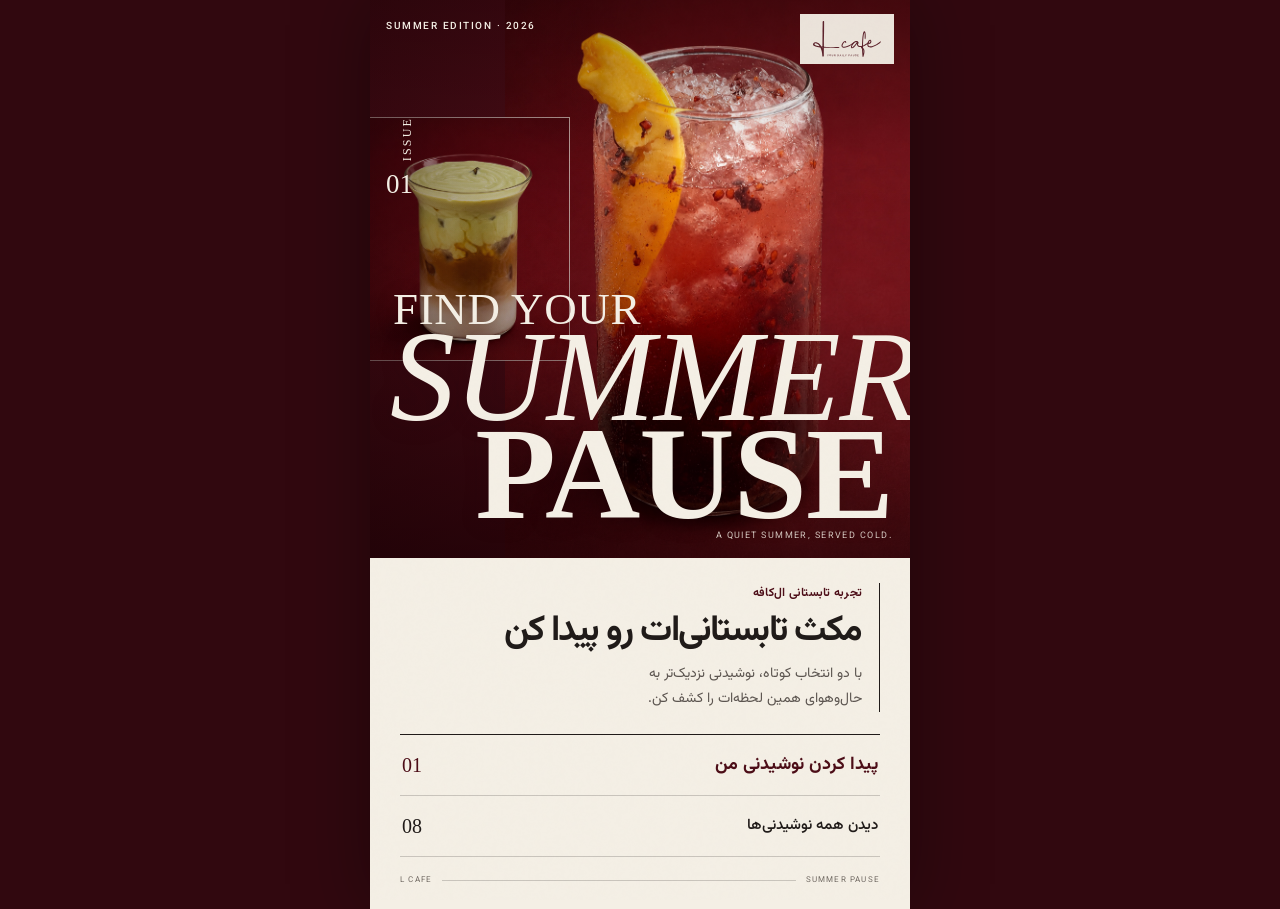
==== commit 271395e3: "A" ====
--- a/01-editorial-summer-luxury/index.html
+++ b/01-editorial-summer-luxury/index.html
@@ -4,12 +4,15 @@
   <meta charset="utf-8">
   <meta name="viewport" content="width=device-width, initial-scale=1, viewport-fit=cover">
   <meta name="theme-color" content="#4c0d17">
+  <meta name="color-scheme" content="light">
+  <meta name="format-detection" content="telephone=no">
   <meta name="description" content="FIND YOUR SUMMER PAUSE — تجربه تابستانی L Cafe">
   <title>Find Your Summer Pause — L Cafe</title>
 
   <link rel="preload" href="assets/fonts/vazirmatn-arabic-variable.woff2" as="font" type="font/woff2" crossorigin>
   <link rel="preload" href="assets/fonts/cormorant-garamond-variable.woff2" as="font" type="font/woff2" crossorigin>
-  <link rel="preload" href="assets/images/products/rf-02.jpg" as="image" fetchpriority="high">
+  <link rel="preload" href="assets/fonts/estedad-arabic-900.woff2" as="font" type="font/woff2" crossorigin>
+  <link rel="preload" href="assets/images/products/rf-02.jpg" as="image" type="image/jpeg" fetchpriority="high">
   <link rel="stylesheet" href="assets/css/styles.css">
   <script src="assets/js/data.js" defer></script>
   <script src="assets/js/app.js" defer></script>
@@ -35,10 +38,10 @@
       <div class="cover-shell">
         <div class="cover-media">
           <figure class="cover-image cover-image-main">
-            <img src="assets/images/products/rf-02.jpg" alt="رفرشر انبه و شاهتوت از منوی تابستانی L Cafe" width="512" height="512" fetchpriority="high">
+            <img src="assets/images/products/rf-02.jpg" alt="رفرشر انبه و شاهتوت از منوی تابستانی L Cafe" width="1254" height="1254" fetchpriority="high" decoding="async">
           </figure>
           <figure class="cover-image cover-image-inset">
-            <img src="assets/images/products/cl-01.jpg" alt="کلودی پسته از منوی تابستانی L Cafe" width="512" height="512" fetchpriority="high">
+            <img src="assets/images/products/cl-01.jpg" alt="کلودی پسته از منوی تابستانی L Cafe" width="1254" height="1254" fetchpriority="high" decoding="async">
           </figure>
 
           <div class="cover-masthead">
@@ -138,7 +141,7 @@
           </div>
           <p class="result-discovery">YOUR SUMMER PAUSE</p>
           <div class="result-image-frame">
-            <img id="resultImage" src="" alt="" width="512" height="512">
+            <img id="resultImage" src="" alt="" width="1254" height="1254" decoding="async">
           </div>
           <p class="result-code" id="resultCode" dir="ltr"></p>
         </section>
@@ -161,7 +164,7 @@
 
         <section class="alternate-story" aria-labelledby="alternateHeading">
           <div class="alternate-image-wrap">
-            <img id="alternateImage" src="" alt="" width="512" height="512" loading="lazy">
+            <img id="alternateImage" src="" alt="" width="1254" height="1254" loading="lazy" decoding="async">
             <span id="alternateCode" dir="ltr"></span>
           </div>
           <div class="alternate-copy">
--- a/01-editorial-summer-luxury/assets/css/styles.css
+++ b/01-editorial-summer-luxury/assets/css/styles.css
@@ -1,6 +1,6 @@
 @font-face {
   font-family: "Vazirmatn Local";
-  src: url("../fonts/vazirmatn-arabic-variable.woff2") format("woff2-variations");
+  src: url("../fonts/vazirmatn-arabic-variable.woff2") format("woff2");
   font-style: normal;
   font-weight: 100 900;
   font-display: swap;
@@ -8,7 +8,7 @@
 }
 @font-face {
   font-family: "Vazirmatn Local";
-  src: url("../fonts/vazirmatn-latin-variable.woff2") format("woff2-variations");
+  src: url("../fonts/vazirmatn-latin-variable.woff2") format("woff2");
   font-style: normal;
   font-weight: 100 900;
   font-display: swap;
@@ -30,14 +30,14 @@
 }
 @font-face {
   font-family: "Cormorant Editorial";
-  src: url("../fonts/cormorant-garamond-variable.woff2") format("woff2-variations");
+  src: url("../fonts/cormorant-garamond-variable.woff2") format("woff2");
   font-style: normal;
   font-weight: 300 700;
   font-display: swap;
 }
 @font-face {
   font-family: "Cormorant Editorial";
-  src: url("../fonts/cormorant-garamond-italic-variable.woff2") format("woff2-variations");
+  src: url("../fonts/cormorant-garamond-italic-variable.woff2") format("woff2");
   font-style: italic;
   font-weight: 300 700;
   font-display: swap;
@@ -85,6 +85,10 @@
   line-height: 1.75;
   text-rendering: optimizeLegibility;
   -webkit-font-smoothing: antialiased;
+  -moz-osx-font-smoothing: grayscale;
+  font-kerning: normal;
+  font-synthesis: none;
+  font-optical-sizing: auto;
 }
 
 body::before {
